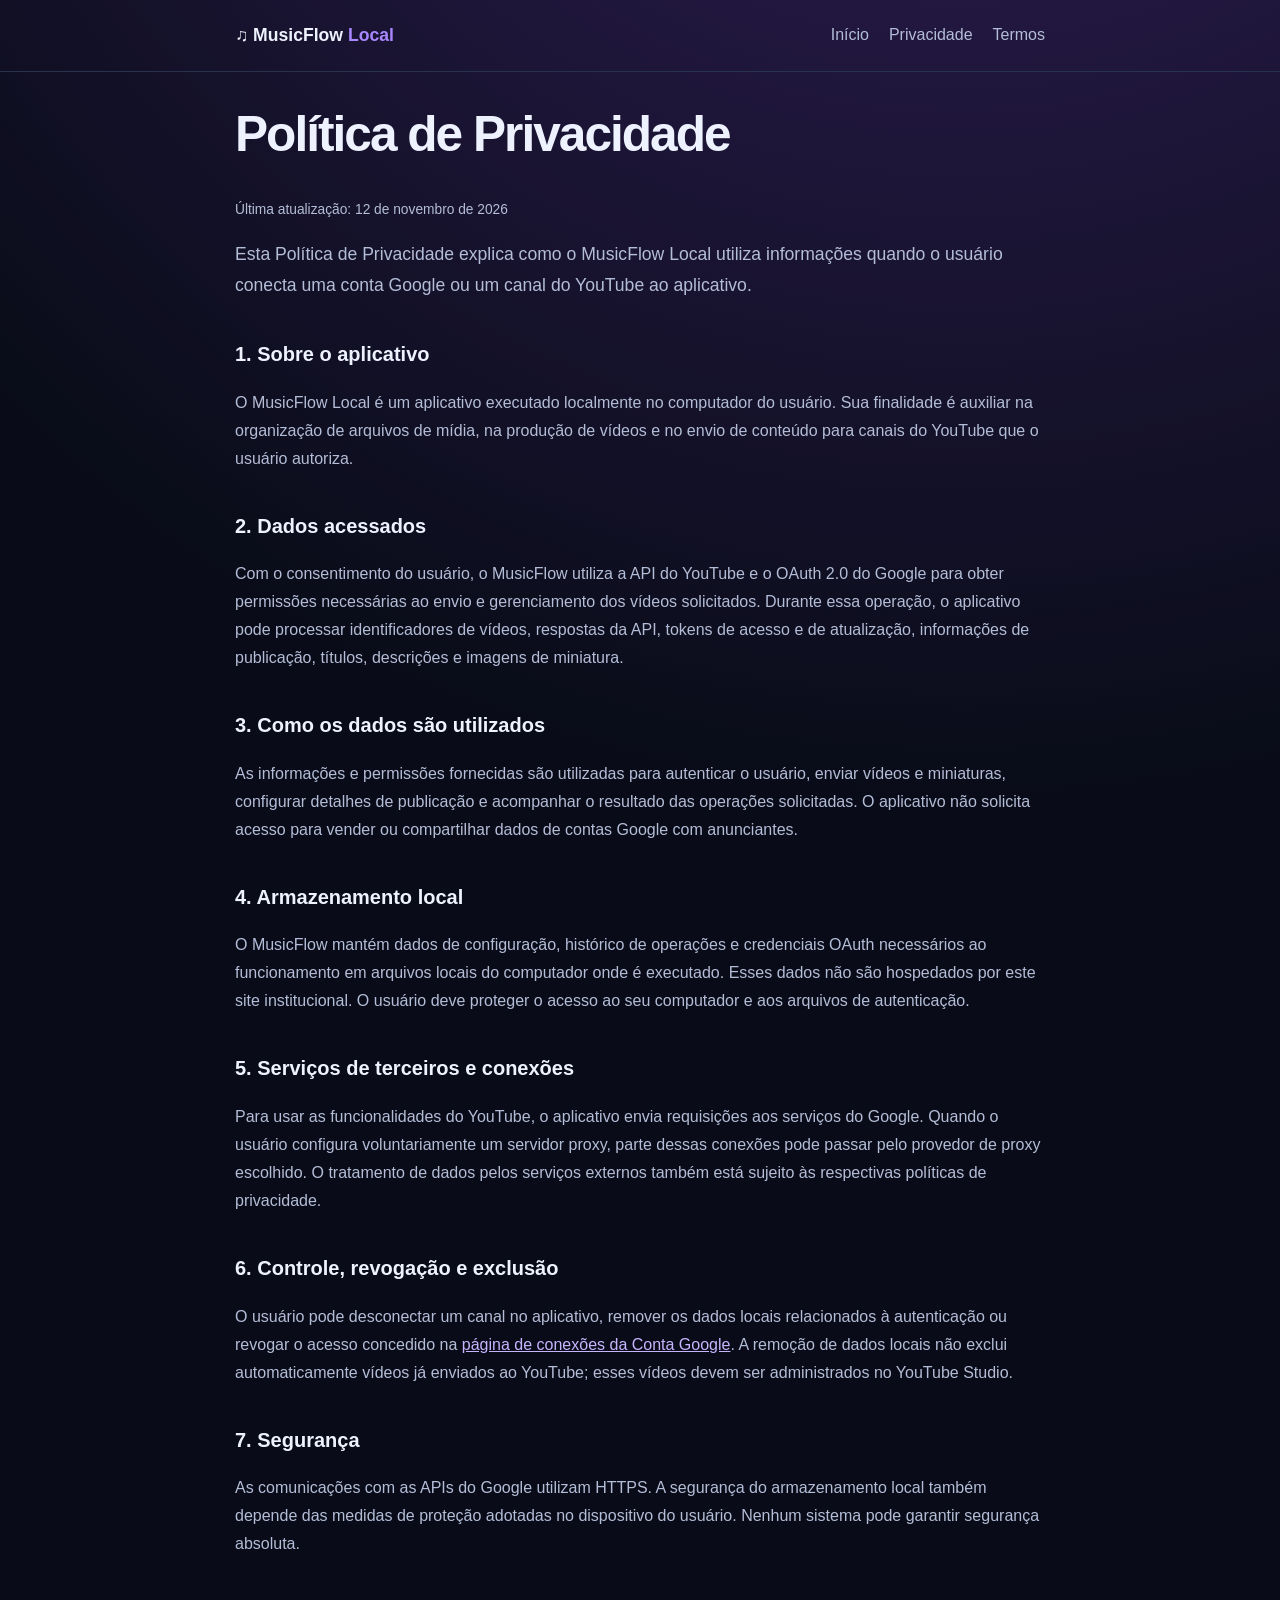
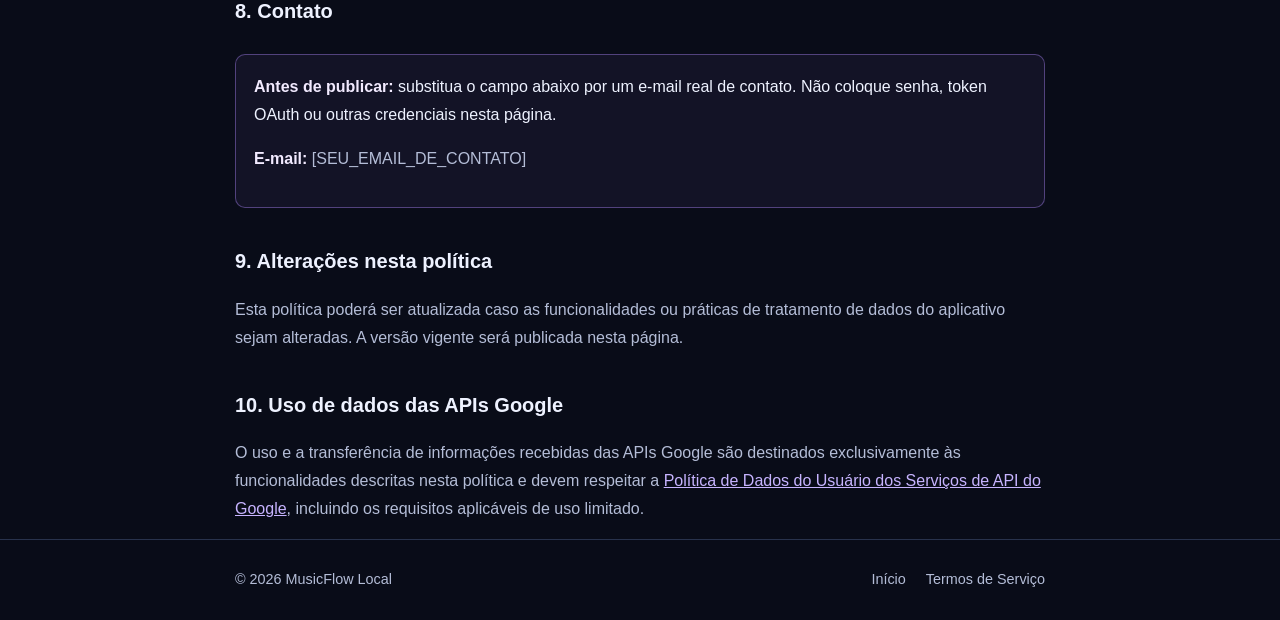
==== privacidade.html @ 0c62ef73 "Add files via upload" ====
<!doctype html>
<html lang="pt-BR">
<head>
  <meta charset="UTF-8"><meta name="viewport" content="width=device-width, initial-scale=1">
  <meta name="description" content="Política de Privacidade do aplicativo MusicFlow Local.">
  <title>Política de Privacidade — MusicFlow Local</title>
  <style>
    :root{color-scheme:dark;--bg:#090c18;--panel:#13192c;--stroke:#28324c;--txt:#eef2ff;--muted:#b4bdd7;--a:#a887ff}*{box-sizing:border-box}body{margin:0;font-family:Inter,Segoe UI,Arial,sans-serif;background:radial-gradient(circle at 75% -25%,#34205c,transparent 46%),var(--bg);color:var(--txt);line-height:1.75}.wrap{max-width:860px;margin:auto;padding:0 25px}header,footer{border-bottom:1px solid var(--stroke)}nav{display:flex;align-items:center;justify-content:space-between;flex-wrap:wrap;gap:15px;padding:20px 0}.brand{font-weight:800;font-size:1.1rem;color:var(--txt);text-decoration:none}.brand span{color:var(--a)}.links{display:flex;flex-wrap:wrap;gap:20px}a{color:#c7b4ff}nav a,footer a{color:var(--muted);text-decoration:none}nav a:hover,footer a:hover{color:white}main{padding:60px 25px 100px}h1{font-size:clamp(2.1rem,5vw,3.1rem);letter-spacing:-.04em;line-height:1.2}h2{font-size:1.25rem;margin-top:36px}p,li{color:var(--muted)}.intro{font-size:1.1rem}.meta{font-size:.86rem;color:var(--muted)}.notice{border:1px solid #b08aff66;background:#a887ff10;border-radius:10px;padding:18px;margin:25px 0}.notice strong{color:#f2eaff}footer{border-top:1px solid var(--stroke);border-bottom:0;padding:27px 0;font-size:.9rem;color:var(--muted)}.foot{display:flex;justify-content:space-between;gap:10px;flex-wrap:wrap}
  </style>
</head>
<body>
<header><div class="wrap"><nav><a class="brand" href="index.html">♫ MusicFlow <span>Local</span></a><div class="links"><a href="index.html">Início</a><a href="privacidade.html" aria-current="page">Privacidade</a><a href="termos.html">Termos</a></div></nav></div></header>
<main class="wrap">
  <h1>Política de Privacidade</h1><p class="meta">Última atualização: 12 de novembro de 2026</p>
  <p class="intro">Esta Política de Privacidade explica como o MusicFlow Local utiliza informações quando o usuário conecta uma conta Google ou um canal do YouTube ao aplicativo.</p>
  <h2>1. Sobre o aplicativo</h2>
  <p>O MusicFlow Local é um aplicativo executado localmente no computador do usuário. Sua finalidade é auxiliar na organização de arquivos de mídia, na produção de vídeos e no envio de conteúdo para canais do YouTube que o usuário autoriza.</p>
  <h2>2. Dados acessados</h2>
  <p>Com o consentimento do usuário, o MusicFlow utiliza a API do YouTube e o OAuth 2.0 do Google para obter permissões necessárias ao envio e gerenciamento dos vídeos solicitados. Durante essa operação, o aplicativo pode processar identificadores de vídeos, respostas da API, tokens de acesso e de atualização, informações de publicação, títulos, descrições e imagens de miniatura.</p>
  <h2>3. Como os dados são utilizados</h2>
  <p>As informações e permissões fornecidas são utilizadas para autenticar o usuário, enviar vídeos e miniaturas, configurar detalhes de publicação e acompanhar o resultado das operações solicitadas. O aplicativo não solicita acesso para vender ou compartilhar dados de contas Google com anunciantes.</p>
  <h2>4. Armazenamento local</h2>
  <p>O MusicFlow mantém dados de configuração, histórico de operações e credenciais OAuth necessários ao funcionamento em arquivos locais do computador onde é executado. Esses dados não são hospedados por este site institucional. O usuário deve proteger o acesso ao seu computador e aos arquivos de autenticação.</p>
  <h2>5. Serviços de terceiros e conexões</h2>
  <p>Para usar as funcionalidades do YouTube, o aplicativo envia requisições aos serviços do Google. Quando o usuário configura voluntariamente um servidor proxy, parte dessas conexões pode passar pelo provedor de proxy escolhido. O tratamento de dados pelos serviços externos também está sujeito às respectivas políticas de privacidade.</p>
  <h2>6. Controle, revogação e exclusão</h2>
  <p>O usuário pode desconectar um canal no aplicativo, remover os dados locais relacionados à autenticação ou revogar o acesso concedido na <a href="https://myaccount.google.com/connections">página de conexões da Conta Google</a>. A remoção de dados locais não exclui automaticamente vídeos já enviados ao YouTube; esses vídeos devem ser administrados no YouTube Studio.</p>
  <h2>7. Segurança</h2>
  <p>As comunicações com as APIs do Google utilizam HTTPS. A segurança do armazenamento local também depende das medidas de proteção adotadas no dispositivo do usuário. Nenhum sistema pode garantir segurança absoluta.</p>
  <h2>8. Contato</h2>
  <div class="notice"><strong>Antes de publicar:</strong> substitua o campo abaixo por um e-mail real de contato. Não coloque senha, token OAuth ou outras credenciais nesta página.<p><strong>E-mail:</strong> [SEU_EMAIL_DE_CONTATO]</p></div>
  <h2>9. Alterações nesta política</h2><p>Esta política poderá ser atualizada caso as funcionalidades ou práticas de tratamento de dados do aplicativo sejam alteradas. A versão vigente será publicada nesta página.</p>
  <h2>10. Uso de dados das APIs Google</h2>
  <p>O uso e a transferência de informações recebidas das APIs Google são destinados exclusivamente às funcionalidades descritas nesta política e devem respeitar a <a href="https://developers.google.com/terms/api-services-user-data-policy">Política de Dados do Usuário dos Serviços de API do Google</a>, incluindo os requisitos aplicáveis de uso limitado.</p>
</main>
<footer><div class="wrap foot"><span>© 2026 MusicFlow Local</span><div class="links"><a href="index.html">Início</a><a href="termos.html">Termos de Serviço</a></div></div></footer>
</body>
</html>
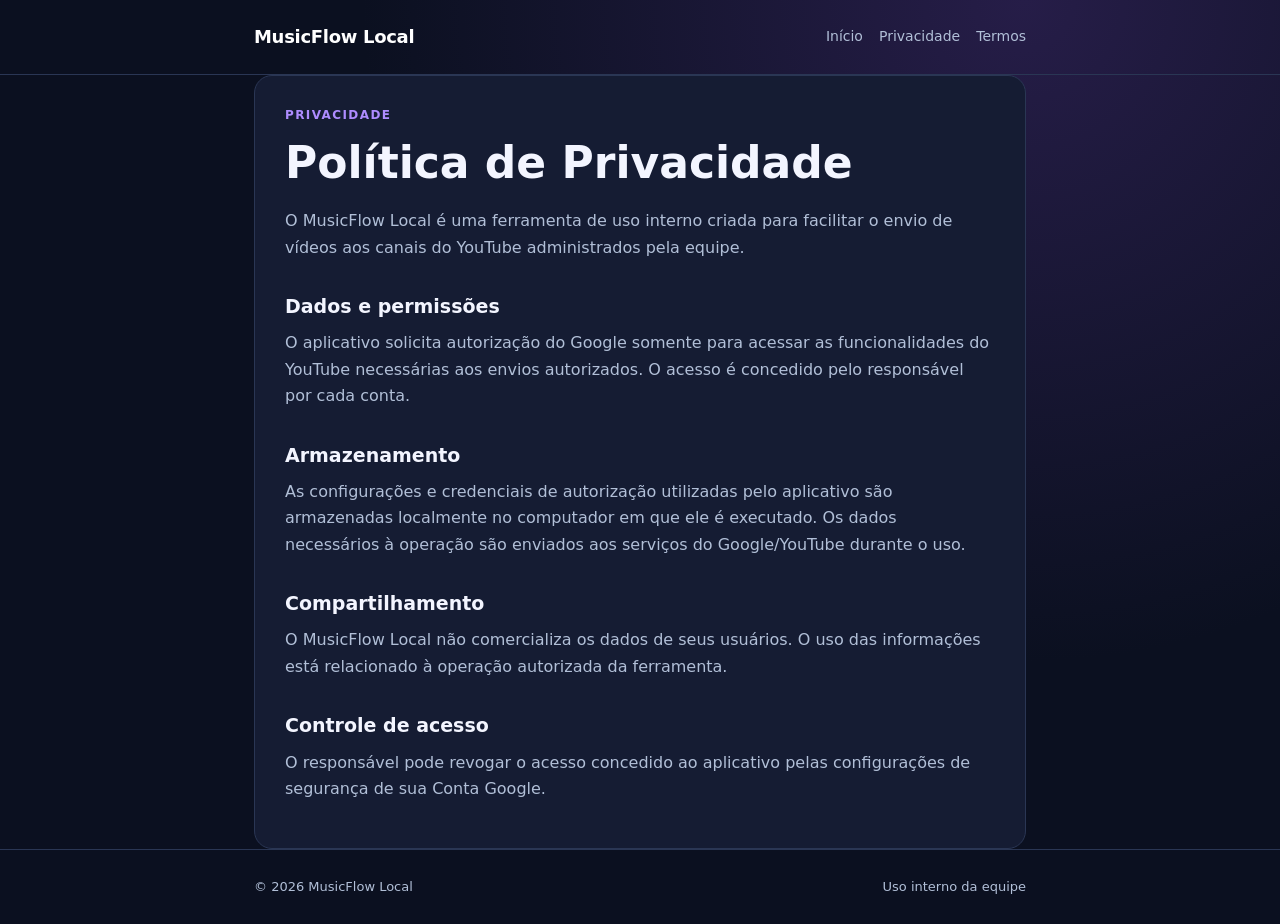
==== commit 3f9e7eb5: "Add files via upload" ====
--- a/privacidade.html
+++ b/privacidade.html
@@ -1,38 +1,15 @@
 <!doctype html>
 <html lang="pt-BR">
 <head>
-  <meta charset="UTF-8"><meta name="viewport" content="width=device-width, initial-scale=1">
-  <meta name="description" content="Política de Privacidade do aplicativo MusicFlow Local.">
-  <title>Política de Privacidade — MusicFlow Local</title>
-  <style>
-    :root{color-scheme:dark;--bg:#090c18;--panel:#13192c;--stroke:#28324c;--txt:#eef2ff;--muted:#b4bdd7;--a:#a887ff}*{box-sizing:border-box}body{margin:0;font-family:Inter,Segoe UI,Arial,sans-serif;background:radial-gradient(circle at 75% -25%,#34205c,transparent 46%),var(--bg);color:var(--txt);line-height:1.75}.wrap{max-width:860px;margin:auto;padding:0 25px}header,footer{border-bottom:1px solid var(--stroke)}nav{display:flex;align-items:center;justify-content:space-between;flex-wrap:wrap;gap:15px;padding:20px 0}.brand{font-weight:800;font-size:1.1rem;color:var(--txt);text-decoration:none}.brand span{color:var(--a)}.links{display:flex;flex-wrap:wrap;gap:20px}a{color:#c7b4ff}nav a,footer a{color:var(--muted);text-decoration:none}nav a:hover,footer a:hover{color:white}main{padding:60px 25px 100px}h1{font-size:clamp(2.1rem,5vw,3.1rem);letter-spacing:-.04em;line-height:1.2}h2{font-size:1.25rem;margin-top:36px}p,li{color:var(--muted)}.intro{font-size:1.1rem}.meta{font-size:.86rem;color:var(--muted)}.notice{border:1px solid #b08aff66;background:#a887ff10;border-radius:10px;padding:18px;margin:25px 0}.notice strong{color:#f2eaff}footer{border-top:1px solid var(--stroke);border-bottom:0;padding:27px 0;font-size:.9rem;color:var(--muted)}.foot{display:flex;justify-content:space-between;gap:10px;flex-wrap:wrap}
-  </style>
+  <meta charset="utf-8">
+  <meta name="viewport" content="width=device-width,initial-scale=1">
+  <meta name="description" content="Política de Privacidade do MusicFlow Local.">
+  <title>Política de Privacidade | MusicFlow Local</title>
+  <link rel="stylesheet" href="style.css">
 </head>
 <body>
-<header><div class="wrap"><nav><a class="brand" href="index.html">♫ MusicFlow <span>Local</span></a><div class="links"><a href="index.html">Início</a><a href="privacidade.html" aria-current="page">Privacidade</a><a href="termos.html">Termos</a></div></nav></div></header>
-<main class="wrap">
-  <h1>Política de Privacidade</h1><p class="meta">Última atualização: 12 de novembro de 2026</p>
-  <p class="intro">Esta Política de Privacidade explica como o MusicFlow Local utiliza informações quando o usuário conecta uma conta Google ou um canal do YouTube ao aplicativo.</p>
-  <h2>1. Sobre o aplicativo</h2>
-  <p>O MusicFlow Local é um aplicativo executado localmente no computador do usuário. Sua finalidade é auxiliar na organização de arquivos de mídia, na produção de vídeos e no envio de conteúdo para canais do YouTube que o usuário autoriza.</p>
-  <h2>2. Dados acessados</h2>
-  <p>Com o consentimento do usuário, o MusicFlow utiliza a API do YouTube e o OAuth 2.0 do Google para obter permissões necessárias ao envio e gerenciamento dos vídeos solicitados. Durante essa operação, o aplicativo pode processar identificadores de vídeos, respostas da API, tokens de acesso e de atualização, informações de publicação, títulos, descrições e imagens de miniatura.</p>
-  <h2>3. Como os dados são utilizados</h2>
-  <p>As informações e permissões fornecidas são utilizadas para autenticar o usuário, enviar vídeos e miniaturas, configurar detalhes de publicação e acompanhar o resultado das operações solicitadas. O aplicativo não solicita acesso para vender ou compartilhar dados de contas Google com anunciantes.</p>
-  <h2>4. Armazenamento local</h2>
-  <p>O MusicFlow mantém dados de configuração, histórico de operações e credenciais OAuth necessários ao funcionamento em arquivos locais do computador onde é executado. Esses dados não são hospedados por este site institucional. O usuário deve proteger o acesso ao seu computador e aos arquivos de autenticação.</p>
-  <h2>5. Serviços de terceiros e conexões</h2>
-  <p>Para usar as funcionalidades do YouTube, o aplicativo envia requisições aos serviços do Google. Quando o usuário configura voluntariamente um servidor proxy, parte dessas conexões pode passar pelo provedor de proxy escolhido. O tratamento de dados pelos serviços externos também está sujeito às respectivas políticas de privacidade.</p>
-  <h2>6. Controle, revogação e exclusão</h2>
-  <p>O usuário pode desconectar um canal no aplicativo, remover os dados locais relacionados à autenticação ou revogar o acesso concedido na <a href="https://myaccount.google.com/connections">página de conexões da Conta Google</a>. A remoção de dados locais não exclui automaticamente vídeos já enviados ao YouTube; esses vídeos devem ser administrados no YouTube Studio.</p>
-  <h2>7. Segurança</h2>
-  <p>As comunicações com as APIs do Google utilizam HTTPS. A segurança do armazenamento local também depende das medidas de proteção adotadas no dispositivo do usuário. Nenhum sistema pode garantir segurança absoluta.</p>
-  <h2>8. Contato</h2>
-  <div class="notice"><strong>Antes de publicar:</strong> substitua o campo abaixo por um e-mail real de contato. Não coloque senha, token OAuth ou outras credenciais nesta página.<p><strong>E-mail:</strong> [SEU_EMAIL_DE_CONTATO]</p></div>
-  <h2>9. Alterações nesta política</h2><p>Esta política poderá ser atualizada caso as funcionalidades ou práticas de tratamento de dados do aplicativo sejam alteradas. A versão vigente será publicada nesta página.</p>
-  <h2>10. Uso de dados das APIs Google</h2>
-  <p>O uso e a transferência de informações recebidas das APIs Google são destinados exclusivamente às funcionalidades descritas nesta política e devem respeitar a <a href="https://developers.google.com/terms/api-services-user-data-policy">Política de Dados do Usuário dos Serviços de API do Google</a>, incluindo os requisitos aplicáveis de uso limitado.</p>
-</main>
-<footer><div class="wrap foot"><span>© 2026 MusicFlow Local</span><div class="links"><a href="index.html">Início</a><a href="termos.html">Termos de Serviço</a></div></div></footer>
+  <header><div class="container"><a class="brand" href="index.html">MusicFlow Local</a><nav><a href="index.html">Início</a><a href="privacidade.html">Privacidade</a><a href="termos.html">Termos</a></nav></div></header>
+  <main class="container"><article class="card"><span class="tag">Privacidade</span><h1>Política de Privacidade</h1><p>O MusicFlow Local é uma ferramenta de uso interno criada para facilitar o envio de vídeos aos canais do YouTube administrados pela equipe.</p><h2>Dados e permissões</h2><p>O aplicativo solicita autorização do Google somente para acessar as funcionalidades do YouTube necessárias aos envios autorizados. O acesso é concedido pelo responsável por cada conta.</p><h2>Armazenamento</h2><p>As configurações e credenciais de autorização utilizadas pelo aplicativo são armazenadas localmente no computador em que ele é executado. Os dados necessários à operação são enviados aos serviços do Google/YouTube durante o uso.</p><h2>Compartilhamento</h2><p>O MusicFlow Local não comercializa os dados de seus usuários. O uso das informações está relacionado à operação autorizada da ferramenta.</p><h2>Controle de acesso</h2><p>O responsável pode revogar o acesso concedido ao aplicativo pelas configurações de segurança de sua Conta Google.</p></article></main>
+  <footer><div class="container"><span>© 2026 MusicFlow Local</span><span>Uso interno da equipe</span></div></footer>
 </body>
 </html>
--- a/style.css
+++ b/style.css
@@ -0,0 +1 @@
+:root{color-scheme:dark;--bg:#0b1020;--panel:#151c33;--text:#f3f5ff;--muted:#b1bfd7;--accent:#ae8cff;--line:#2a3654}*{box-sizing:border-box}body{margin:0;min-height:100vh;background:radial-gradient(circle at 80% 0%,#261d48,transparent 48%),var(--bg);color:var(--text);font-family:system-ui,-apple-system,"Segoe UI",Arial,sans-serif;line-height:1.65}.container{max-width:820px;padding:0 24px;margin:0 auto}header{border-bottom:1px solid var(--line)}header .container{display:flex;align-items:center;justify-content:space-between;gap:16px;padding-top:22px;padding-bottom:22px}a{color:var(--accent)}nav{display:flex;flex-wrap:wrap;gap:16px}nav a{font-size:14px;text-decoration:none;color:var(--muted)}nav a:hover{color:#fff}.brand{font-size:18px;font-weight:800;letter-spacing:-.3px;color:#fff;text-decoration:none}main{padding:72px 0 80px}h1{font-size:clamp(29px,5vw,44px);line-height:1.2;margin:0 0 18px}h2{font-size:19px;margin:30px 0 8px}p{margin:0 0 16px;color:var(--muted)}.card{background:var(--panel);border:1px solid var(--line);border-radius:18px;padding:30px}.tag{color:var(--accent);font-weight:700;text-transform:uppercase;letter-spacing:1.4px;font-size:12px;display:block;margin-bottom:12px}footer{border-top:1px solid var(--line);padding:26px 0;font-size:13px;color:var(--muted)}footer .container{display:flex;justify-content:space-between;gap:15px;flex-wrap:wrap}@media(max-width:550px){header .container{display:block}nav{margin-top:12px}main{padding:46px 0}.card{padding:22px}}
